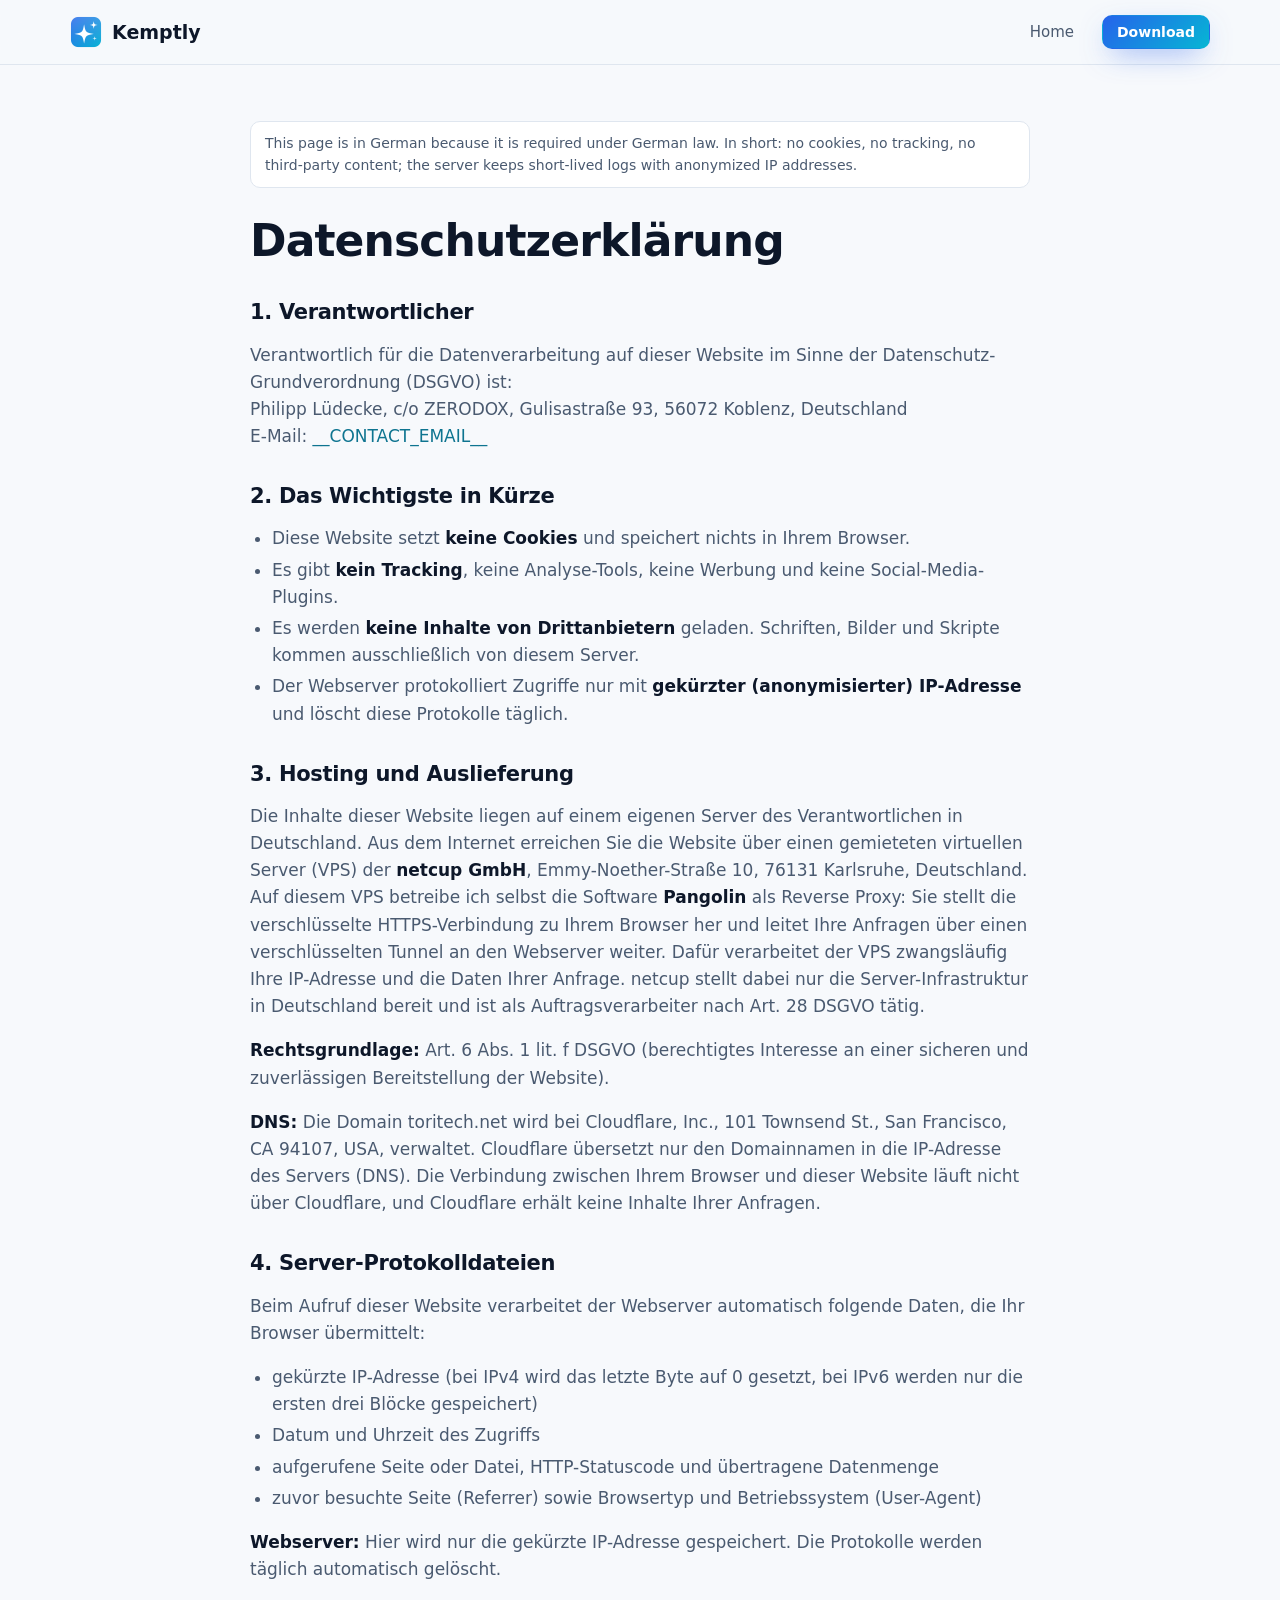
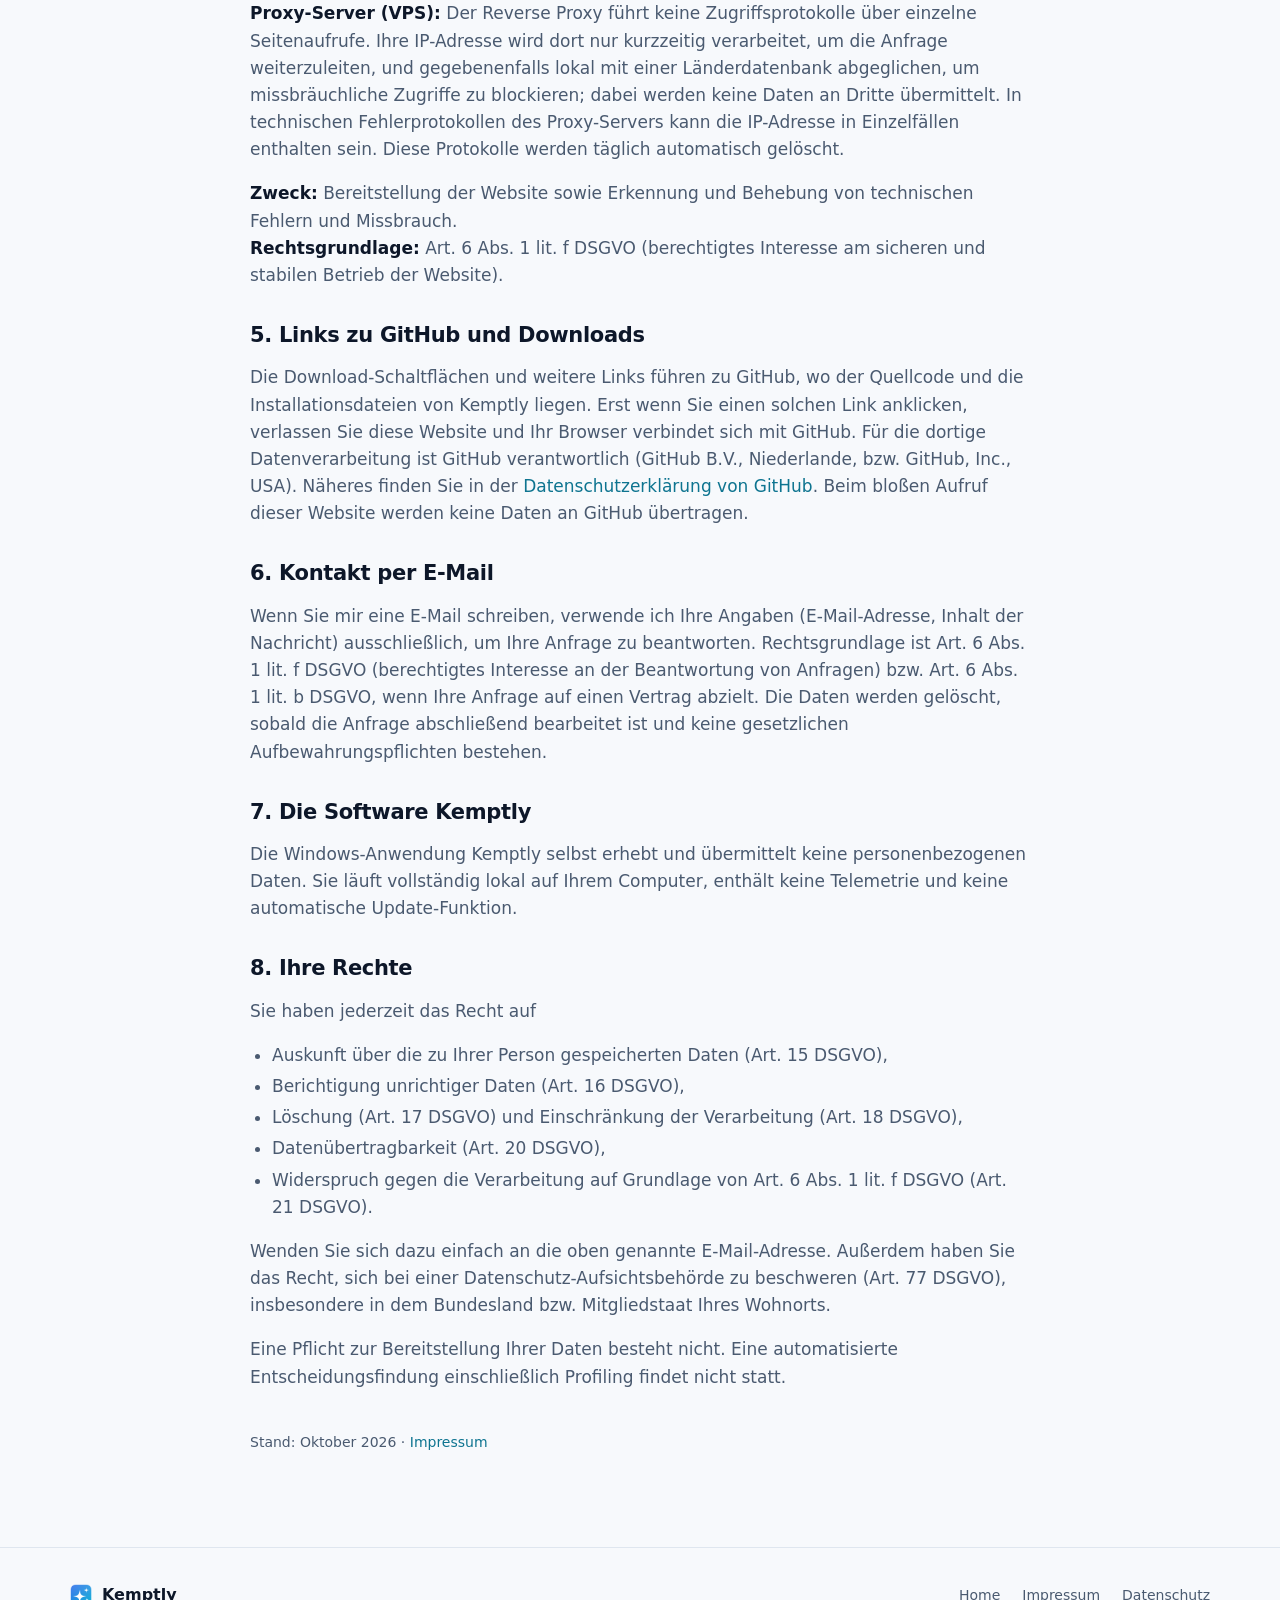
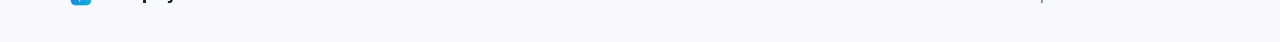
==== website/public/datenschutz.html @ f3817326 "Add the website (kemptly.toritech.net) with deploy configs The Impressum contact email is filled in " ====
<!doctype html>
<html lang="de">
<head>
  <meta charset="utf-8">
  <meta name="viewport" content="width=device-width, initial-scale=1">
  <title>Datenschutzerklärung - Kemptly</title>
  <meta name="theme-color" content="#0b1120">
  <link rel="icon" href="favicon.ico" sizes="any">
  <link rel="stylesheet" href="style.css?v=2">
</head>
<body>
  <header class="nav">
    <div class="container nav-inner">
      <a class="brand" href="./" aria-label="Kemptly home">
        <img src="assets/logo.png" alt="" width="32" height="32">
        <span>Kemptly</span>
      </a>
      <nav class="nav-links" aria-label="Main">
        <a href="./">Home</a>
      </nav>
      <a class="btn btn-primary btn-sm" href="./#download">Download</a>
    </div>
  </header>

  <main class="legal container narrow">
    <p class="legal-lang">This page is in German because it is required under German law. In short: no cookies, no tracking, no third-party content; the server keeps short-lived logs with anonymized IP addresses.</p>
    <h1>Datenschutzerklärung</h1>

    <h2>1. Verantwortlicher</h2>
    <p>
      Verantwortlich für die Datenverarbeitung auf dieser Website im Sinne der Datenschutz-Grundverordnung (DSGVO) ist:<br>
      Philipp Lüdecke, c/o ZERODOX, Gulisastraße 93, 56072 Koblenz, Deutschland<br>
      E-Mail: <a href="mailto:__CONTACT_EMAIL__">__CONTACT_EMAIL__</a>
    </p>

    <h2>2. Das Wichtigste in Kürze</h2>
    <ul>
      <li>Diese Website setzt <strong>keine Cookies</strong> und speichert nichts in Ihrem Browser.</li>
      <li>Es gibt <strong>kein Tracking</strong>, keine Analyse-Tools, keine Werbung und keine Social-Media-Plugins.</li>
      <li>Es werden <strong>keine Inhalte von Drittanbietern</strong> geladen. Schriften, Bilder und Skripte kommen ausschließlich von diesem Server.</li>
      <li>Der Webserver protokolliert Zugriffe nur mit <strong>gekürzter (anonymisierter) IP-Adresse</strong> und löscht diese Protokolle täglich.</li>
    </ul>

    <h2>3. Hosting und Auslieferung</h2>
    <p>
      Die Inhalte dieser Website liegen auf einem eigenen Server des Verantwortlichen in Deutschland. Aus dem Internet
      erreichen Sie die Website über einen gemieteten virtuellen Server (VPS) der <strong>netcup GmbH</strong>,
      Emmy-Noether-Straße 10, 76131 Karlsruhe, Deutschland. Auf diesem VPS betreibe ich selbst die Software
      <strong>Pangolin</strong> als Reverse Proxy: Sie stellt die verschlüsselte HTTPS-Verbindung zu Ihrem Browser her
      und leitet Ihre Anfragen über einen verschlüsselten Tunnel an den Webserver weiter. Dafür verarbeitet der VPS
      zwangsläufig Ihre IP-Adresse und die Daten Ihrer Anfrage. netcup stellt dabei nur die Server-Infrastruktur in
      Deutschland bereit und ist als Auftragsverarbeiter nach Art. 28 DSGVO tätig.
    </p>
    <p>
      <strong>Rechtsgrundlage:</strong> Art. 6 Abs. 1 lit. f DSGVO (berechtigtes Interesse an einer sicheren und
      zuverlässigen Bereitstellung der Website).
    </p>
    <p>
      <strong>DNS:</strong> Die Domain toritech.net wird bei Cloudflare, Inc., 101 Townsend St., San Francisco, CA 94107,
      USA, verwaltet. Cloudflare übersetzt nur den Domainnamen in die IP-Adresse des Servers (DNS). Die Verbindung
      zwischen Ihrem Browser und dieser Website läuft nicht über Cloudflare, und Cloudflare erhält keine Inhalte Ihrer
      Anfragen.
    </p>

    <h2>4. Server-Protokolldateien</h2>
    <p>Beim Aufruf dieser Website verarbeitet der Webserver automatisch folgende Daten, die Ihr Browser übermittelt:</p>
    <ul>
      <li>gekürzte IP-Adresse (bei IPv4 wird das letzte Byte auf 0 gesetzt, bei IPv6 werden nur die ersten drei Blöcke gespeichert)</li>
      <li>Datum und Uhrzeit des Zugriffs</li>
      <li>aufgerufene Seite oder Datei, HTTP-Statuscode und übertragene Datenmenge</li>
      <li>zuvor besuchte Seite (Referrer) sowie Browsertyp und Betriebssystem (User-Agent)</li>
    </ul>
    <p>
      <strong>Webserver:</strong> Hier wird nur die gekürzte IP-Adresse gespeichert. Die Protokolle werden täglich
      automatisch gelöscht.
    </p>
    <p>
      <strong>Proxy-Server (VPS):</strong> Der Reverse Proxy führt keine Zugriffsprotokolle über einzelne Seitenaufrufe.
      Ihre IP-Adresse wird dort nur kurzzeitig verarbeitet, um die Anfrage weiterzuleiten, und gegebenenfalls lokal mit
      einer Länderdatenbank abgeglichen, um missbräuchliche Zugriffe zu blockieren; dabei werden keine Daten an Dritte
      übermittelt. In technischen Fehlerprotokollen des Proxy-Servers kann die IP-Adresse in Einzelfällen enthalten sein.
      Diese Protokolle werden täglich automatisch gelöscht.
    </p>
    <p>
      <strong>Zweck:</strong> Bereitstellung der Website sowie Erkennung und Behebung von technischen Fehlern und Missbrauch.<br>
      <strong>Rechtsgrundlage:</strong> Art. 6 Abs. 1 lit. f DSGVO (berechtigtes Interesse am sicheren und stabilen Betrieb der Website).
    </p>

    <h2>5. Links zu GitHub und Downloads</h2>
    <p>
      Die Download-Schaltflächen und weitere Links führen zu GitHub, wo der Quellcode und die Installationsdateien von
      Kemptly liegen. Erst wenn Sie einen solchen Link anklicken, verlassen Sie diese Website und Ihr Browser verbindet
      sich mit GitHub. Für die dortige Datenverarbeitung ist GitHub verantwortlich (GitHub B.V., Niederlande, bzw.
      GitHub, Inc., USA). Näheres finden Sie in der
      <a href="https://docs.github.com/site-policy/privacy-policies/github-general-privacy-statement">Datenschutzerklärung von GitHub</a>.
      Beim bloßen Aufruf dieser Website werden keine Daten an GitHub übertragen.
    </p>

    <h2>6. Kontakt per E-Mail</h2>
    <p>
      Wenn Sie mir eine E-Mail schreiben, verwende ich Ihre Angaben (E-Mail-Adresse, Inhalt der Nachricht) ausschließlich,
      um Ihre Anfrage zu beantworten. Rechtsgrundlage ist Art. 6 Abs. 1 lit. f DSGVO (berechtigtes Interesse an der
      Beantwortung von Anfragen) bzw. Art. 6 Abs. 1 lit. b DSGVO, wenn Ihre Anfrage auf einen Vertrag abzielt. Die Daten
      werden gelöscht, sobald die Anfrage abschließend bearbeitet ist und keine gesetzlichen Aufbewahrungspflichten bestehen.
    </p>

    <h2>7. Die Software Kemptly</h2>
    <p>
      Die Windows-Anwendung Kemptly selbst erhebt und übermittelt keine personenbezogenen Daten. Sie läuft vollständig
      lokal auf Ihrem Computer, enthält keine Telemetrie und keine automatische Update-Funktion.
    </p>

    <h2>8. Ihre Rechte</h2>
    <p>Sie haben jederzeit das Recht auf</p>
    <ul>
      <li>Auskunft über die zu Ihrer Person gespeicherten Daten (Art. 15 DSGVO),</li>
      <li>Berichtigung unrichtiger Daten (Art. 16 DSGVO),</li>
      <li>Löschung (Art. 17 DSGVO) und Einschränkung der Verarbeitung (Art. 18 DSGVO),</li>
      <li>Datenübertragbarkeit (Art. 20 DSGVO),</li>
      <li>Widerspruch gegen die Verarbeitung auf Grundlage von Art. 6 Abs. 1 lit. f DSGVO (Art. 21 DSGVO).</li>
    </ul>
    <p>
      Wenden Sie sich dazu einfach an die oben genannte E-Mail-Adresse. Außerdem haben Sie das Recht, sich bei einer
      Datenschutz-Aufsichtsbehörde zu beschweren (Art. 77 DSGVO), insbesondere in dem Bundesland bzw. Mitgliedstaat Ihres
      Wohnorts.
    </p>
    <p>
      Eine Pflicht zur Bereitstellung Ihrer Daten besteht nicht. Eine automatisierte Entscheidungsfindung einschließlich
      Profiling findet nicht statt.
    </p>

    <p class="legal-foot">Stand: Oktober 2026 · <a href="impressum.html">Impressum</a></p>
  </main>

  <footer class="footer">
    <div class="container footer-inner">
      <div class="brand small"><img src="assets/logo.png" alt="" width="22" height="22"><span>Kemptly</span></div>
      <nav aria-label="Footer">
        <a href="./">Home</a>
        <a href="impressum.html">Impressum</a>
        <a href="datenschutz.html">Datenschutz</a>
      </nav>
    </div>
  </footer>
</body>
</html>
---- website/public/style.css ----
/* Kemptly website - no external fonts or libraries */

:root {
  --bg: #0b1120;
  --bg-alt: #0e1628;
  --surface: rgba(255, 255, 255, 0.04);
  --surface-strong: rgba(255, 255, 255, 0.07);
  --border: rgba(255, 255, 255, 0.09);
  --text: #e6ebf3;
  --muted: #9aa8bd;
  --blue: #2563eb;
  --cyan: #06b6d4;
  --accent-text: #67e8f9;
  --grad: linear-gradient(135deg, var(--blue), var(--cyan));
  --shadow: 0 30px 80px -20px rgba(0, 0, 0, 0.6);
  --radius: 14px;
  --font: "Segoe UI Variable Text", "Segoe UI", system-ui, -apple-system, Roboto, "Helvetica Neue", Arial, sans-serif;
  --font-display: "Segoe UI Variable Display", "Segoe UI", system-ui, -apple-system, Roboto, "Helvetica Neue", Arial, sans-serif;
  color-scheme: dark;
}

@media (prefers-color-scheme: light) {
  :root {
    --bg: #f7f9fc;
    --bg-alt: #eef3f9;
    --surface: #ffffff;
    --surface-strong: #ffffff;
    --border: #dfe6ef;
    --text: #0d1729;
    --muted: #4a5a70;
    --accent-text: #0e7490;
    --shadow: 0 30px 70px -25px rgba(15, 35, 80, 0.35);
    color-scheme: light;
  }
}

* { box-sizing: border-box; }

html { scroll-behavior: smooth; scroll-padding-top: 80px; }

body {
  margin: 0;
  background: var(--bg);
  color: var(--text);
  font-family: var(--font);
  font-size: 17px;
  line-height: 1.6;
  -webkit-font-smoothing: antialiased;
}

img { max-width: 100%; height: auto; display: block; }
a { color: var(--accent-text); text-decoration: none; }
a:hover { text-decoration: underline; }
code { font-family: "Cascadia Mono", Consolas, monospace; font-size: 0.9em; background: var(--surface-strong); border: 1px solid var(--border); padding: 1px 6px; border-radius: 6px; }

.sprite { display: none; }
.icon { width: 1.25em; height: 1.25em; fill: none; stroke: currentColor; stroke-width: 1.8; stroke-linecap: round; stroke-linejoin: round; flex: none; }
.icon .fill, .icon use[href="#i-github"] { fill: currentColor; stroke: none; }
.icon-inline { width: 1em; height: 1em; vertical-align: -0.15em; }

.container { width: min(1140px, 100% - 40px); margin-inline: auto; }
.narrow { width: min(780px, 100% - 40px); }

/* ---------- Buttons ---------- */
.btn {
  display: inline-flex; align-items: center; gap: 10px;
  padding: 11px 20px; border-radius: 10px;
  font-weight: 600; font-size: 16px; line-height: 1.2;
  border: 1px solid transparent; cursor: pointer;
  transition: transform 0.15s ease, box-shadow 0.15s ease, background 0.15s ease;
}
.btn:hover { text-decoration: none; transform: translateY(-1px); }
.btn-primary { background: var(--grad); color: #fff; box-shadow: 0 10px 30px -10px rgba(37, 99, 235, 0.7); }
.btn-primary:hover { box-shadow: 0 14px 34px -10px rgba(6, 182, 212, 0.75); }
.btn-ghost { background: var(--surface); color: var(--text); border-color: var(--border); }
.btn-ghost:hover { background: var(--surface-strong); }
.btn-lg { padding: 14px 24px; font-size: 17px; }
.btn-sm { padding: 8px 14px; font-size: 14px; }
.btn:focus-visible, .tab:focus-visible, summary:focus-visible, a:focus-visible { outline: 2px solid var(--cyan); outline-offset: 3px; }

/* ---------- Nav ---------- */
.nav {
  position: sticky; top: 0; z-index: 10;
  background: color-mix(in srgb, var(--bg) 78%, transparent);
  backdrop-filter: saturate(160%) blur(14px);
  -webkit-backdrop-filter: saturate(160%) blur(14px);
  border-bottom: 1px solid var(--border);
}
.nav-inner { display: flex; align-items: center; gap: 28px; height: 64px; }
.brand { display: inline-flex; align-items: center; gap: 10px; color: var(--text); font-weight: 700; font-size: 19px; font-family: var(--font-display); }
.brand:hover { text-decoration: none; }
.brand.small { font-size: 16px; }
.nav-links { display: flex; gap: 24px; margin-left: auto; }
.nav-links a { color: var(--muted); font-size: 15px; display: inline-flex; align-items: center; gap: 6px; }
.nav-links a:hover { color: var(--text); text-decoration: none; }

/* ---------- Hero ---------- */
.hero { position: relative; overflow: hidden; padding: 84px 0 40px; text-align: center; }
.glow {
  position: absolute; inset: -30% -10% auto; height: 760px; pointer-events: none;
  background:
    radial-gradient(closest-side, rgba(37, 99, 235, 0.35), transparent 70%) 30% 40% / 60% 70% no-repeat,
    radial-gradient(closest-side, rgba(6, 182, 212, 0.28), transparent 70%) 72% 30% / 55% 65% no-repeat;
  filter: blur(10px);
}
.hero-inner { position: relative; }
.eyebrow {
  display: inline-flex; align-items: center; gap: 8px;
  color: var(--accent-text); font-weight: 600; font-size: 14px; letter-spacing: 0.04em; text-transform: uppercase;
  margin: 0 0 14px;
}
.hero .eyebrow { text-transform: none; letter-spacing: 0; background: var(--surface); border: 1px solid var(--border); padding: 6px 14px; border-radius: 999px; }
h1, h2, h3 { font-family: var(--font-display); line-height: 1.15; margin: 0; }
h1 { font-size: clamp(42px, 7vw, 76px); font-weight: 750; letter-spacing: -0.02em; }
h2 { font-size: clamp(30px, 4vw, 44px); font-weight: 700; letter-spacing: -0.015em; }
h3 { font-size: 19px; font-weight: 650; }
.grad { background: var(--grad); -webkit-background-clip: text; background-clip: text; color: transparent; }
.lead { max-width: 660px; margin: 22px auto 0; color: var(--muted); font-size: clamp(18px, 2.2vw, 21px); }
.cta { display: flex; flex-wrap: wrap; justify-content: center; gap: 14px; margin-top: 34px; }
.fine { color: var(--muted); font-size: 14px; margin-top: 16px; }

/* ---------- Window frame for screenshots ---------- */
.window {
  margin: 0; border-radius: var(--radius); overflow: hidden;
  border: 1px solid var(--border); background: #1c1c1c;
  box-shadow: var(--shadow);
}
.window-bar { display: flex; gap: 7px; padding: 10px 14px; background: #262626; border-bottom: 1px solid rgba(255, 255, 255, 0.06); }
.window-bar span { width: 11px; height: 11px; border-radius: 50%; background: #4a4a4a; }
.hero-shot { margin-top: 64px; transform: perspective(1800px) rotateX(4deg); transform-origin: top center; }

/* ---------- Stats ---------- */
.stats { border-block: 1px solid var(--border); background: var(--bg-alt); }
.stats-grid { display: grid; grid-template-columns: repeat(4, 1fr); text-align: center; padding: 30px 0; }
.stats-grid div { display: flex; flex-direction: column; gap: 2px; }
.stats-grid strong { font-family: var(--font-display); font-size: 34px; line-height: 1.1; background: var(--grad); -webkit-background-clip: text; background-clip: text; color: transparent; }
.stats-grid span { color: var(--muted); font-size: 15px; }

/* ---------- Sections ---------- */
.section { padding: 96px 0; }
.section-alt { background: var(--bg-alt); border-block: 1px solid var(--border); }
.section-head { text-align: center; max-width: 720px; margin: 0 auto 52px; }
.sub { color: var(--muted); font-size: 18px; margin: 14px auto 0; max-width: 620px; }
.sub.left { margin-left: 0; }

/* Features */
.features { display: grid; grid-template-columns: repeat(3, 1fr); gap: 18px; }
.card {
  background: var(--surface); border: 1px solid var(--border); border-radius: var(--radius);
  padding: 26px; transition: transform 0.2s ease, border-color 0.2s ease;
}
.card:hover { transform: translateY(-3px); border-color: color-mix(in srgb, var(--cyan) 45%, var(--border)); }
.card-icon {
  width: 44px; height: 44px; display: grid; place-items: center; border-radius: 11px; margin-bottom: 16px;
  color: #fff; background: var(--grad); box-shadow: 0 8px 20px -8px rgba(37, 99, 235, 0.8);
}
.card-icon .icon { width: 22px; height: 22px; }
.card p { color: var(--muted); margin: 8px 0 0; font-size: 15.5px; }

/* Screenshot tabs */
.tabs { display: flex; flex-wrap: wrap; justify-content: center; gap: 8px; margin-bottom: 28px; }
.tab {
  font: inherit; font-size: 15px; font-weight: 600; color: var(--muted);
  background: var(--surface); border: 1px solid var(--border); border-radius: 999px; padding: 8px 18px; cursor: pointer;
}
.tab:hover { color: var(--text); }
.tab.active { color: #fff; background: var(--grad); border-color: transparent; }
.shots { max-width: 1000px; margin: 0 auto; display: grid; gap: 24px; }
.js .shot-panel:not(.active) { display: none; }
.js .tabs { display: flex; }
.tabs { display: none; }

/* Security */
.two-col { display: grid; grid-template-columns: 1.1fr 1fr; gap: 56px; align-items: start; }
.checks { list-style: none; padding: 0; margin: 28px 0 0; display: grid; gap: 14px; }
.checks li { display: flex; gap: 12px; align-items: flex-start; }
.checks .icon { color: var(--cyan); margin-top: 3px; stroke-width: 2.4; }
.panel { background: var(--surface); border: 1px solid var(--border); border-radius: var(--radius); padding: 30px; box-shadow: var(--shadow); }
.facts { margin: 18px 0 0; display: grid; gap: 18px; }
.facts div { border-left: 3px solid var(--cyan); padding-left: 14px; }
.facts dt { font-weight: 650; }
.facts dd { margin: 2px 0 0; color: var(--muted); font-size: 15.5px; }

/* Download steps */
.steps { list-style: none; padding: 0; margin: 0 0 40px; display: grid; grid-template-columns: repeat(3, 1fr); gap: 18px; counter-reset: none; }
.steps li { background: var(--surface); border: 1px solid var(--border); border-radius: var(--radius); padding: 26px; }
.step-num {
  display: inline-grid; place-items: center; width: 34px; height: 34px; border-radius: 50%;
  background: var(--grad); color: #fff; font-weight: 700; margin-bottom: 14px;
}
.steps p { color: var(--muted); margin: 8px 0 0; font-size: 15.5px; }
.download-box {
  display: flex; flex-wrap: wrap; align-items: center; justify-content: space-between; gap: 24px;
  padding: 30px 34px; border-radius: 18px; border: 1px solid var(--border);
  background:
    linear-gradient(135deg, rgba(37, 99, 235, 0.16), rgba(6, 182, 212, 0.12)),
    var(--surface);
}
.download-box h3 { font-size: 22px; }
.download-box p { color: var(--muted); margin: 6px 0 0; }
.download-actions { display: flex; flex-wrap: wrap; gap: 12px; }
.note { color: var(--muted); font-size: 15px; text-align: center; margin: 22px auto 0; max-width: 760px; }

/* FAQ */
.faq { display: grid; gap: 12px; }
.faq details { background: var(--surface); border: 1px solid var(--border); border-radius: 12px; padding: 0 22px; }
.faq summary {
  cursor: pointer; list-style: none; padding: 18px 0; font-weight: 600; font-size: 17px;
  display: flex; justify-content: space-between; align-items: center; gap: 16px;
}
.faq summary::-webkit-details-marker { display: none; }
.faq summary::after { content: "+"; font-size: 24px; font-weight: 400; color: var(--accent-text); transition: transform 0.2s ease; }
.faq details[open] summary::after { transform: rotate(45deg); }
.faq details p { margin: 0 0 18px; color: var(--muted); }

/* Final CTA */
.final { text-align: center; position: relative; overflow: hidden; }
.final::before {
  content: ""; position: absolute; inset: 0; pointer-events: none;
  background: radial-gradient(closest-side, rgba(37, 99, 235, 0.22), transparent) center / 70% 120% no-repeat;
}
.final-inner { position: relative; display: flex; flex-direction: column; align-items: center; }
.final-inner img { margin-bottom: 20px; filter: drop-shadow(0 12px 28px rgba(37, 99, 235, 0.5)); }
.final-inner .btn { margin-top: 28px; }

/* Footer */
.footer { border-top: 1px solid var(--border); padding: 34px 0; color: var(--muted); font-size: 14px; }
.footer-inner { display: flex; flex-wrap: wrap; align-items: center; justify-content: space-between; gap: 18px; }
.footer nav { display: flex; flex-wrap: wrap; gap: 22px; }
.footer nav a { color: var(--muted); }
.footer nav a:hover { color: var(--text); }
.footer p { margin: 0; width: 100%; font-size: 13px; }

/* Legal pages (Impressum, Datenschutz) */
.legal { padding: 56px 0 80px; }
.legal h1 { font-size: clamp(32px, 5vw, 44px); margin-bottom: 8px; }
.legal h2 { font-size: 21px; margin: 34px 0 10px; }
.legal p, .legal li { color: var(--muted); }
.legal strong { color: var(--text); }
.legal ul { padding-left: 22px; }
.legal li { margin: 4px 0; }
.legal-lang {
  font-size: 14px; background: var(--surface); border: 1px solid var(--border);
  border-radius: 10px; padding: 10px 14px; margin: 0 0 28px;
}
.legal-foot { margin-top: 40px; font-size: 14px; }
/* Unfilled placeholders stand out so none are missed */
.ph { background: rgba(250, 204, 21, 0.18); color: var(--text); border-radius: 4px; padding: 0 4px; }

/* ---------- Responsive ---------- */
@media (max-width: 960px) {
  .features { grid-template-columns: repeat(2, 1fr); }
  .two-col { grid-template-columns: 1fr; gap: 40px; }
}
@media (max-width: 720px) {
  body { font-size: 16px; }
  .nav-links a:not(.nav-gh) { display: none; }
  .nav-links { gap: 14px; }
  .hero { padding-top: 56px; }
  .hero-shot { margin-top: 44px; transform: none; }
  .stats-grid { grid-template-columns: repeat(2, 1fr); row-gap: 22px; }
  .features, .steps { grid-template-columns: 1fr; }
  .section { padding: 68px 0; }
  .download-box { padding: 24px; }
  .cta .btn, .download-actions .btn { width: 100%; justify-content: center; }
}
@media (max-width: 420px) {
  .nav-gh span { display: none; }
}

@media (prefers-reduced-motion: reduce) {
  html { scroll-behavior: auto; }
  .btn, .card, .faq summary::after { transition: none; }
  .hero-shot { transform: none; }
}
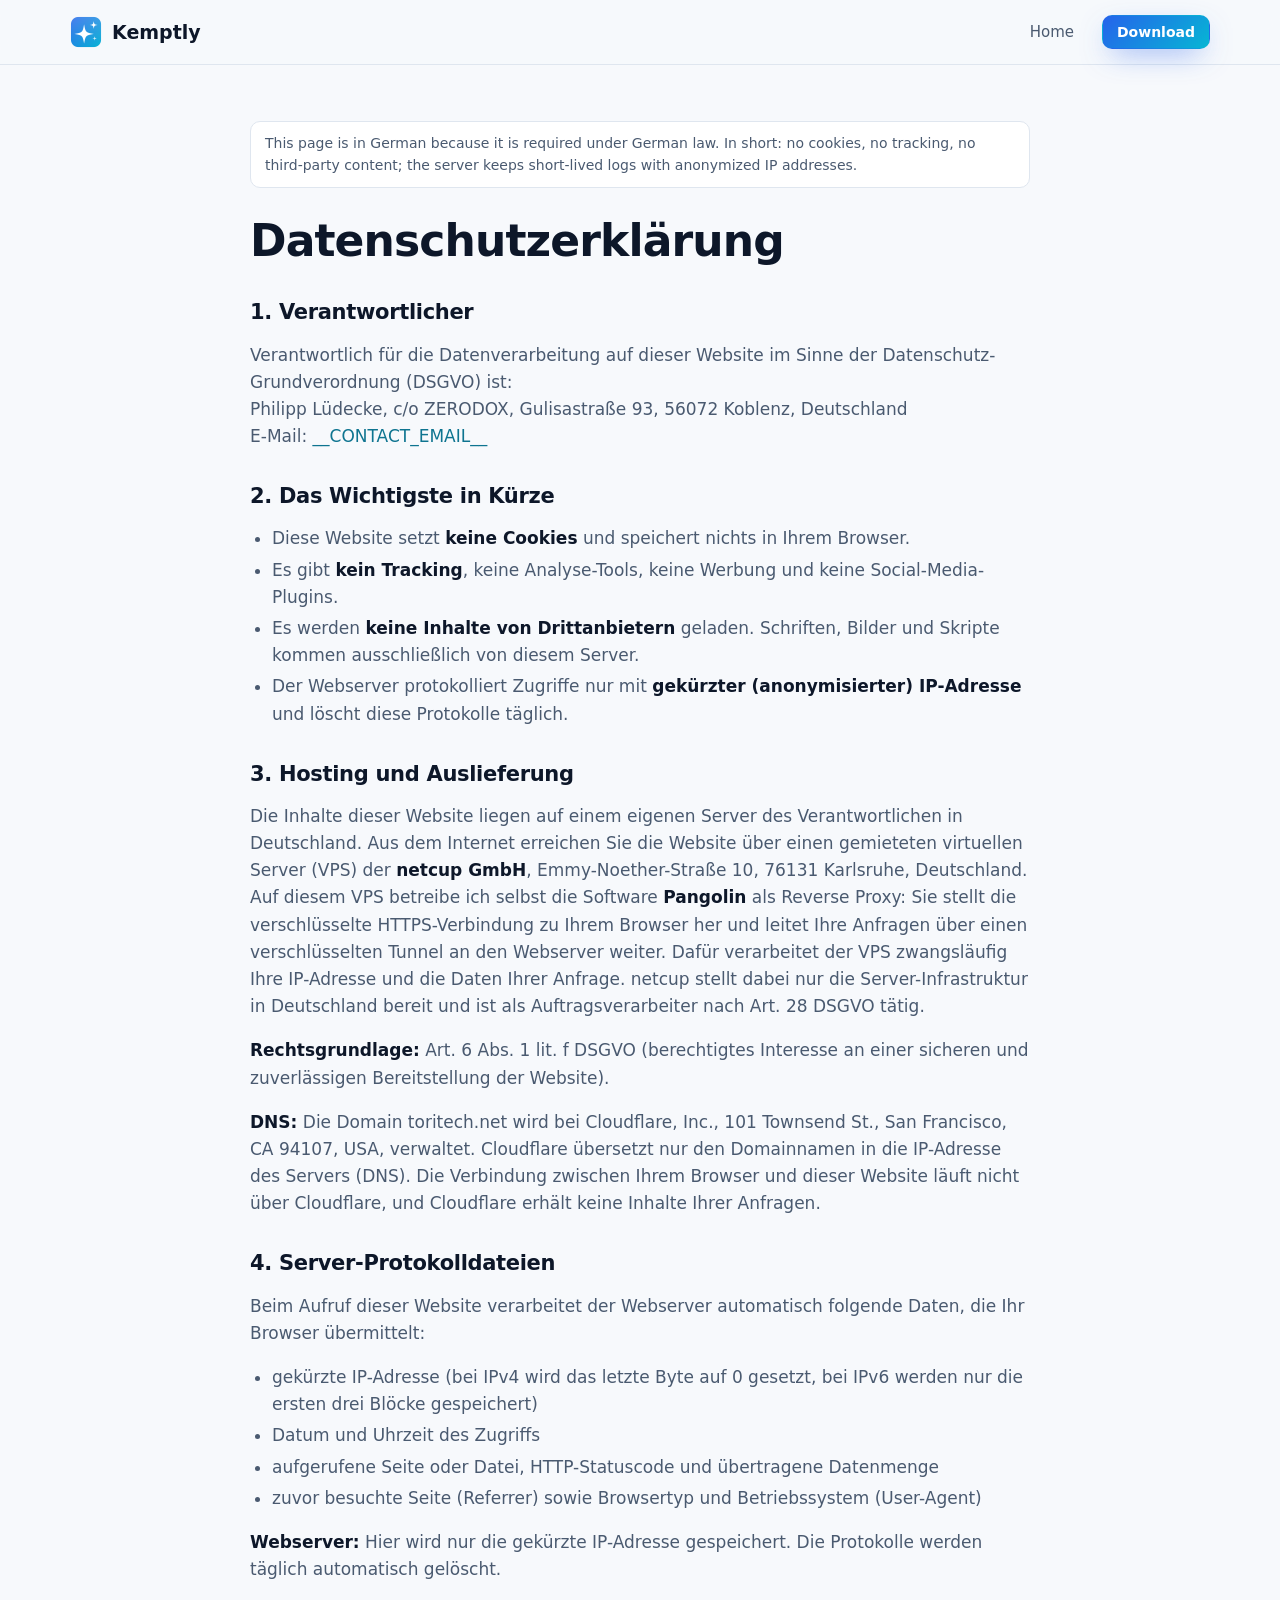
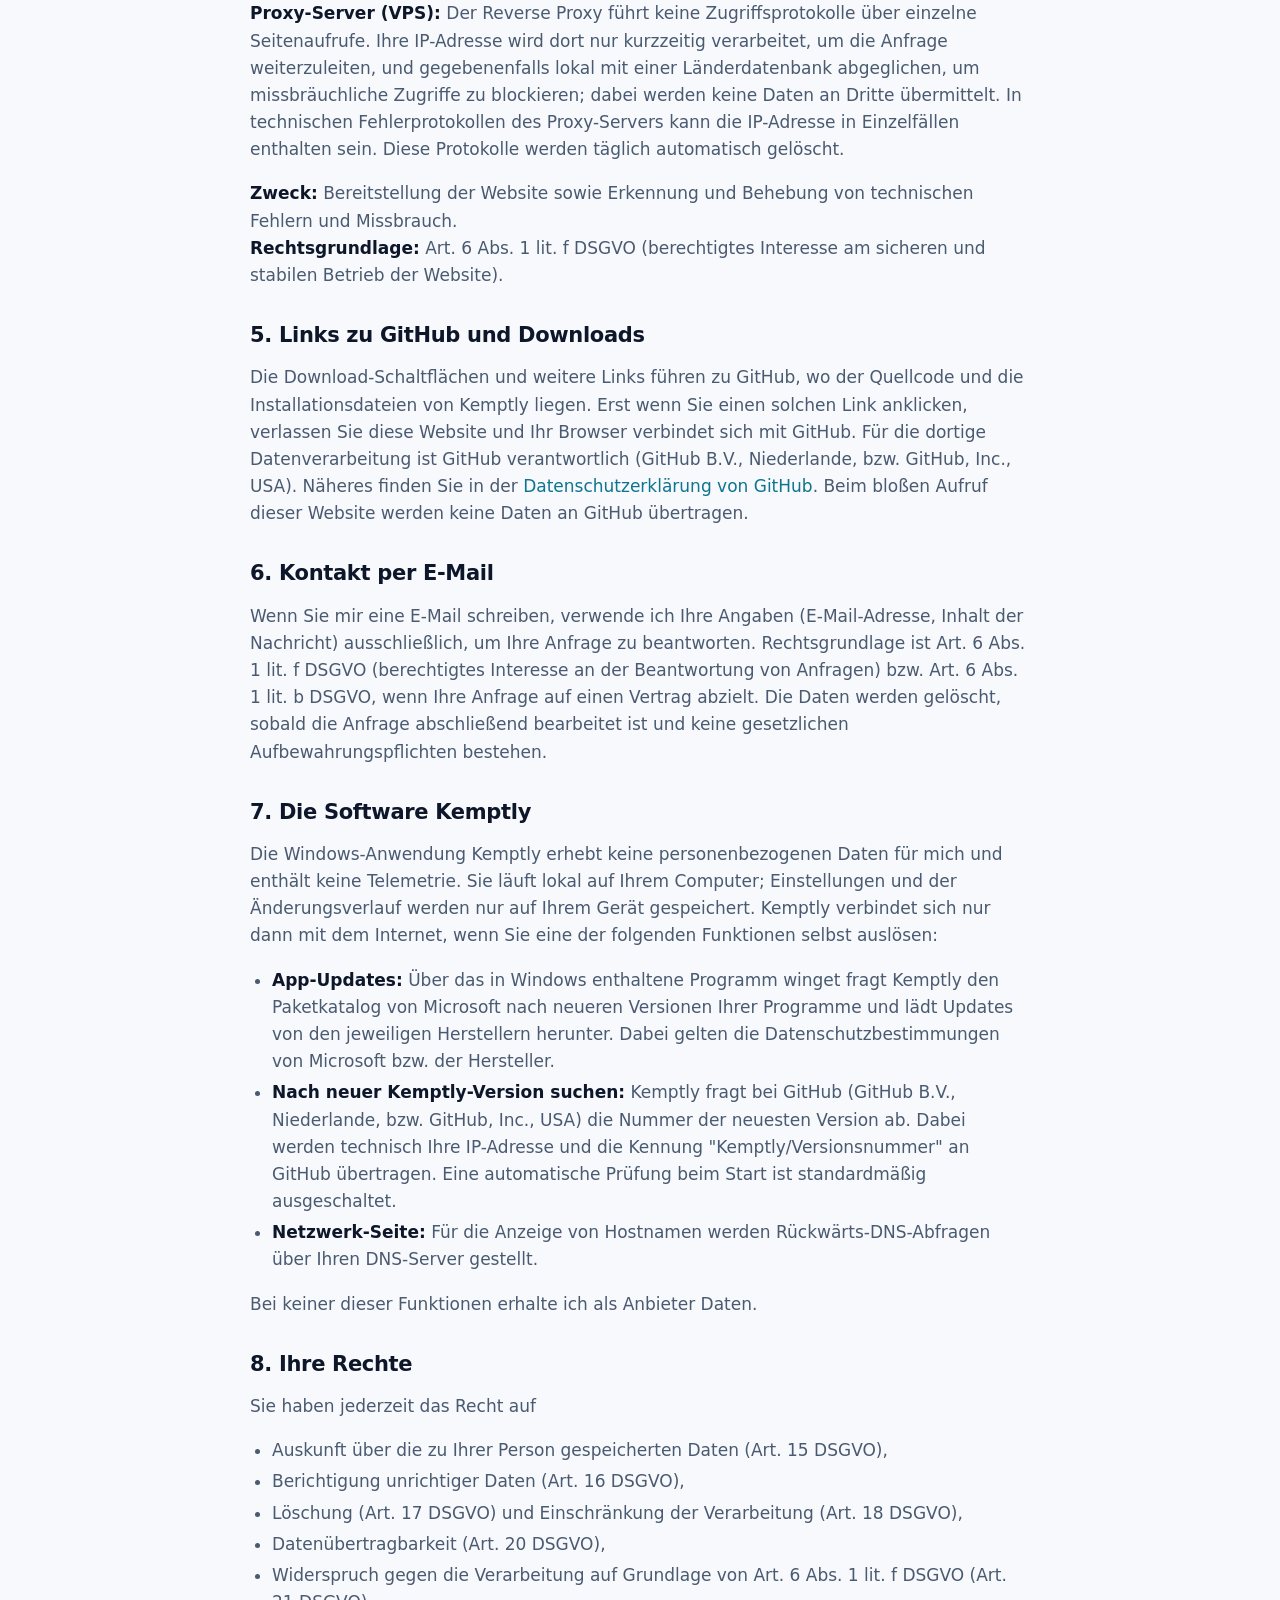
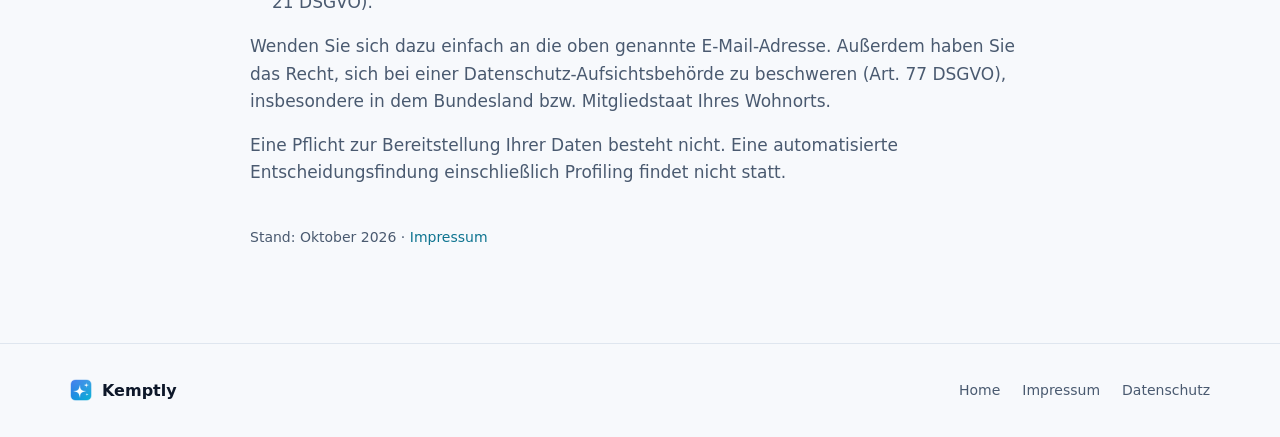
==== commit 0bdaf66f: "Kemptly 1.2.0: app updates, privacy, history with undo, and more - App Updates page: find and instal" ====
--- a/website/public/datenschutz.html
+++ b/website/public/datenschutz.html
@@ -106,9 +106,21 @@
 
     <h2>7. Die Software Kemptly</h2>
     <p>
-      Die Windows-Anwendung Kemptly selbst erhebt und übermittelt keine personenbezogenen Daten. Sie läuft vollständig
-      lokal auf Ihrem Computer, enthält keine Telemetrie und keine automatische Update-Funktion.
+      Die Windows-Anwendung Kemptly erhebt keine personenbezogenen Daten für mich und enthält keine Telemetrie. Sie läuft
+      lokal auf Ihrem Computer; Einstellungen und der Änderungsverlauf werden nur auf Ihrem Gerät gespeichert. Kemptly
+      verbindet sich nur dann mit dem Internet, wenn Sie eine der folgenden Funktionen selbst auslösen:
     </p>
+    <ul>
+      <li><strong>App-Updates:</strong> Über das in Windows enthaltene Programm winget fragt Kemptly den Paketkatalog von
+        Microsoft nach neueren Versionen Ihrer Programme und lädt Updates von den jeweiligen Herstellern herunter. Dabei
+        gelten die Datenschutzbestimmungen von Microsoft bzw. der Hersteller.</li>
+      <li><strong>Nach neuer Kemptly-Version suchen:</strong> Kemptly fragt bei GitHub (GitHub B.V., Niederlande, bzw.
+        GitHub, Inc., USA) die Nummer der neuesten Version ab. Dabei werden technisch Ihre IP-Adresse und die Kennung
+        "Kemptly/Versionsnummer" an GitHub übertragen. Eine automatische Prüfung beim Start ist standardmäßig ausgeschaltet.</li>
+      <li><strong>Netzwerk-Seite:</strong> Für die Anzeige von Hostnamen werden Rückwärts-DNS-Abfragen über Ihren
+        DNS-Server gestellt.</li>
+    </ul>
+    <p>Bei keiner dieser Funktionen erhalte ich als Anbieter Daten.</p>
 
     <h2>8. Ihre Rechte</h2>
     <p>Sie haben jederzeit das Recht auf</p>
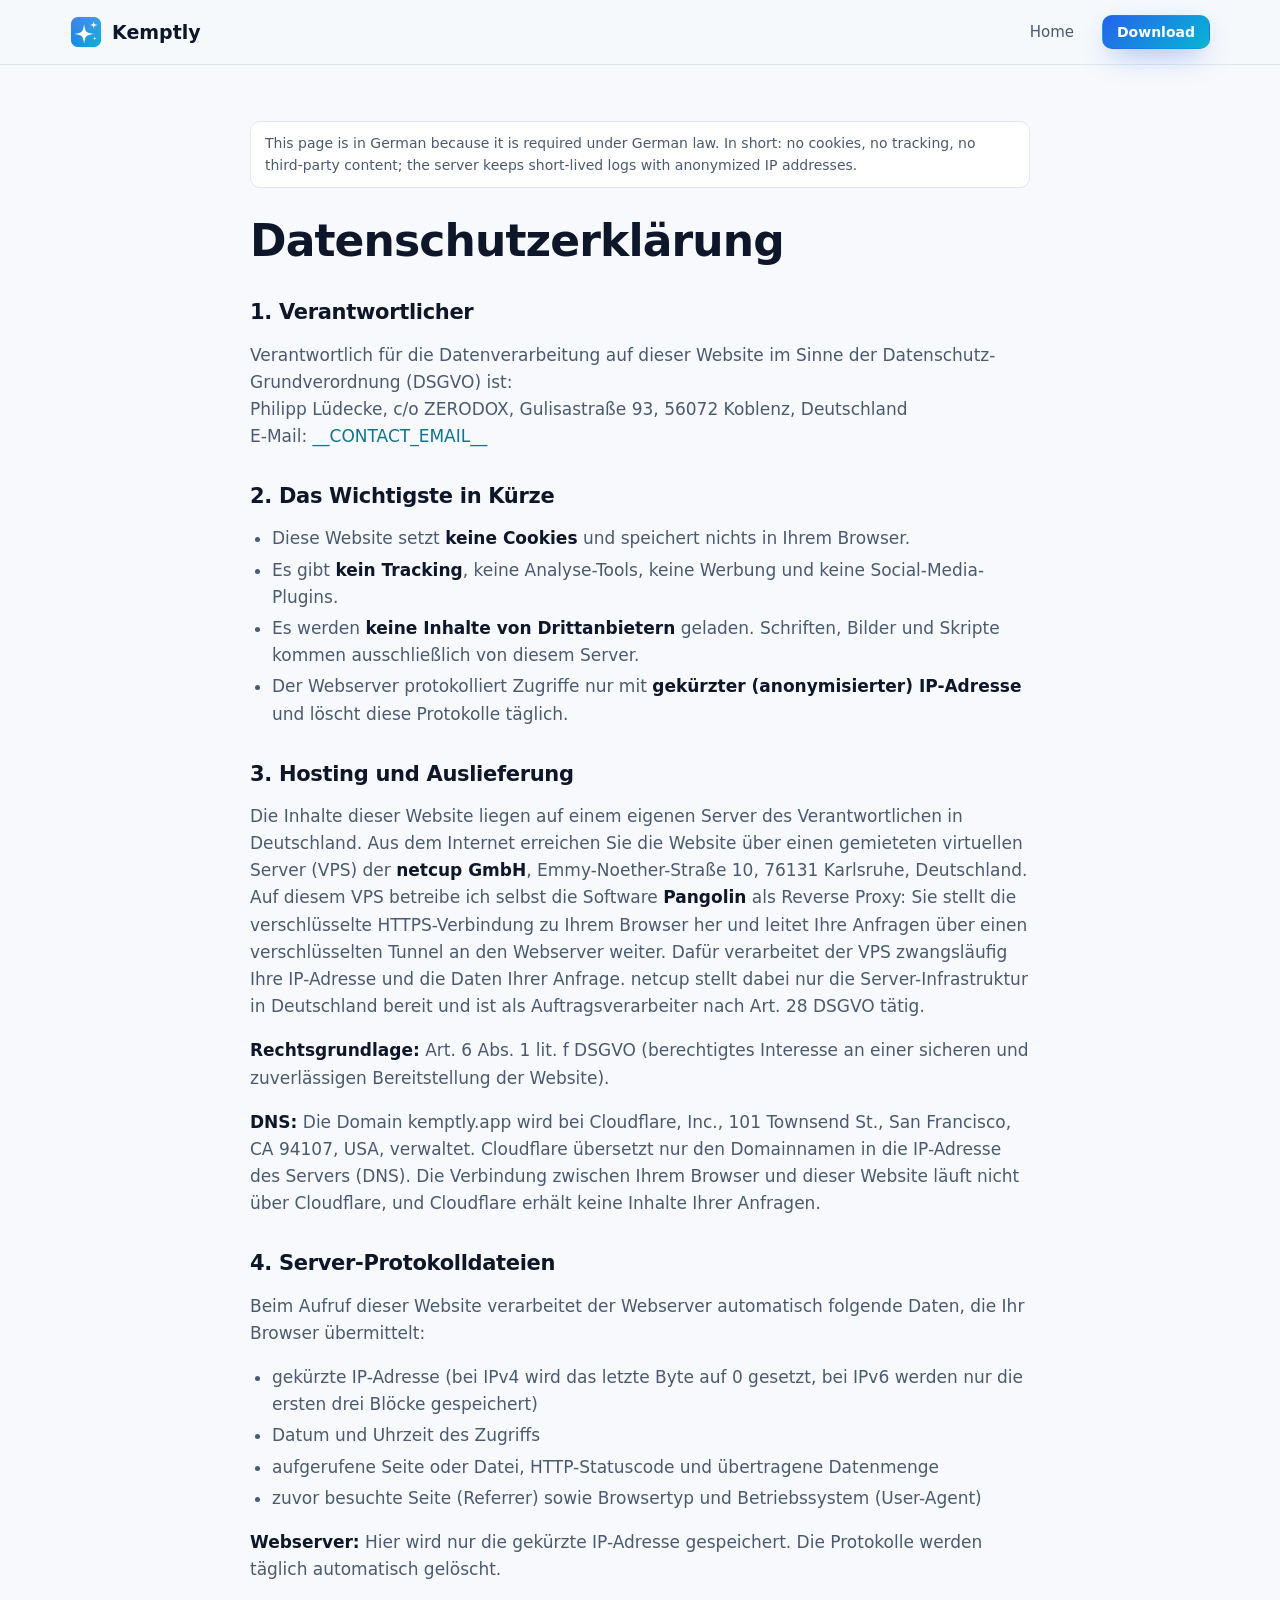
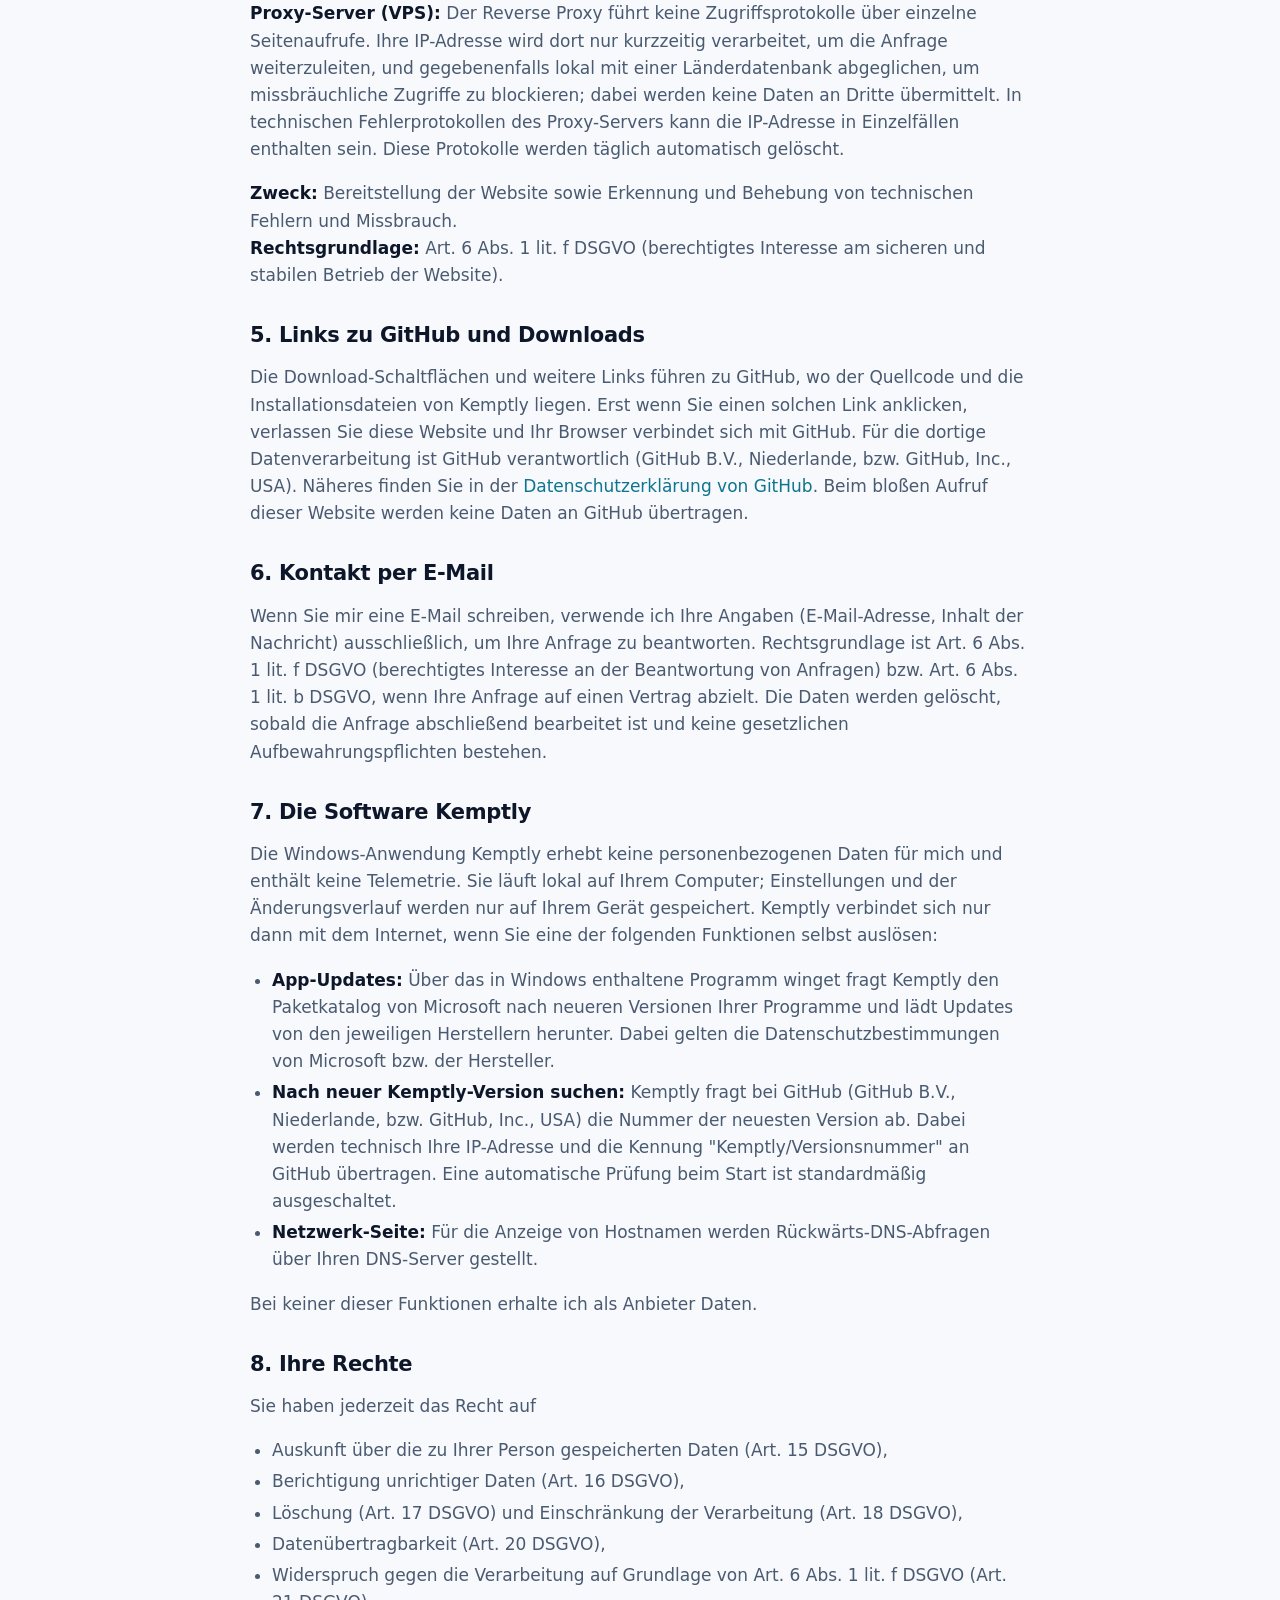
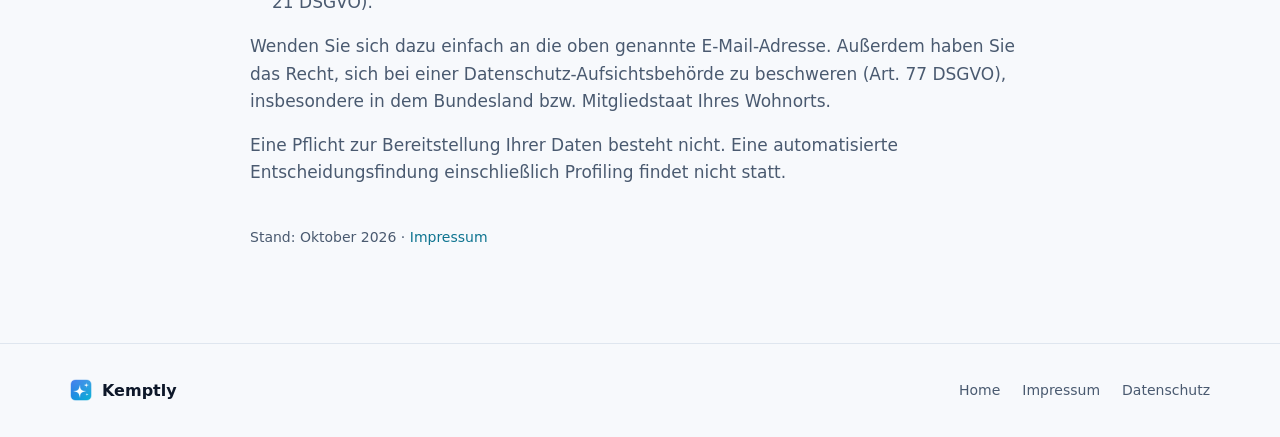
==== commit bd4c2be1: "Move the website to kemptly.app Co-Authored-By: Claude Opus 5.5 <noreply@anthropic.com>" ====
--- a/website/public/datenschutz.html
+++ b/website/public/datenschutz.html
@@ -56,7 +56,7 @@
       zuverlässigen Bereitstellung der Website).
     </p>
     <p>
-      <strong>DNS:</strong> Die Domain toritech.net wird bei Cloudflare, Inc., 101 Townsend St., San Francisco, CA 94107,
+      <strong>DNS:</strong> Die Domain kemptly.app wird bei Cloudflare, Inc., 101 Townsend St., San Francisco, CA 94107,
       USA, verwaltet. Cloudflare übersetzt nur den Domainnamen in die IP-Adresse des Servers (DNS). Die Verbindung
       zwischen Ihrem Browser und dieser Website läuft nicht über Cloudflare, und Cloudflare erhält keine Inhalte Ihrer
       Anfragen.
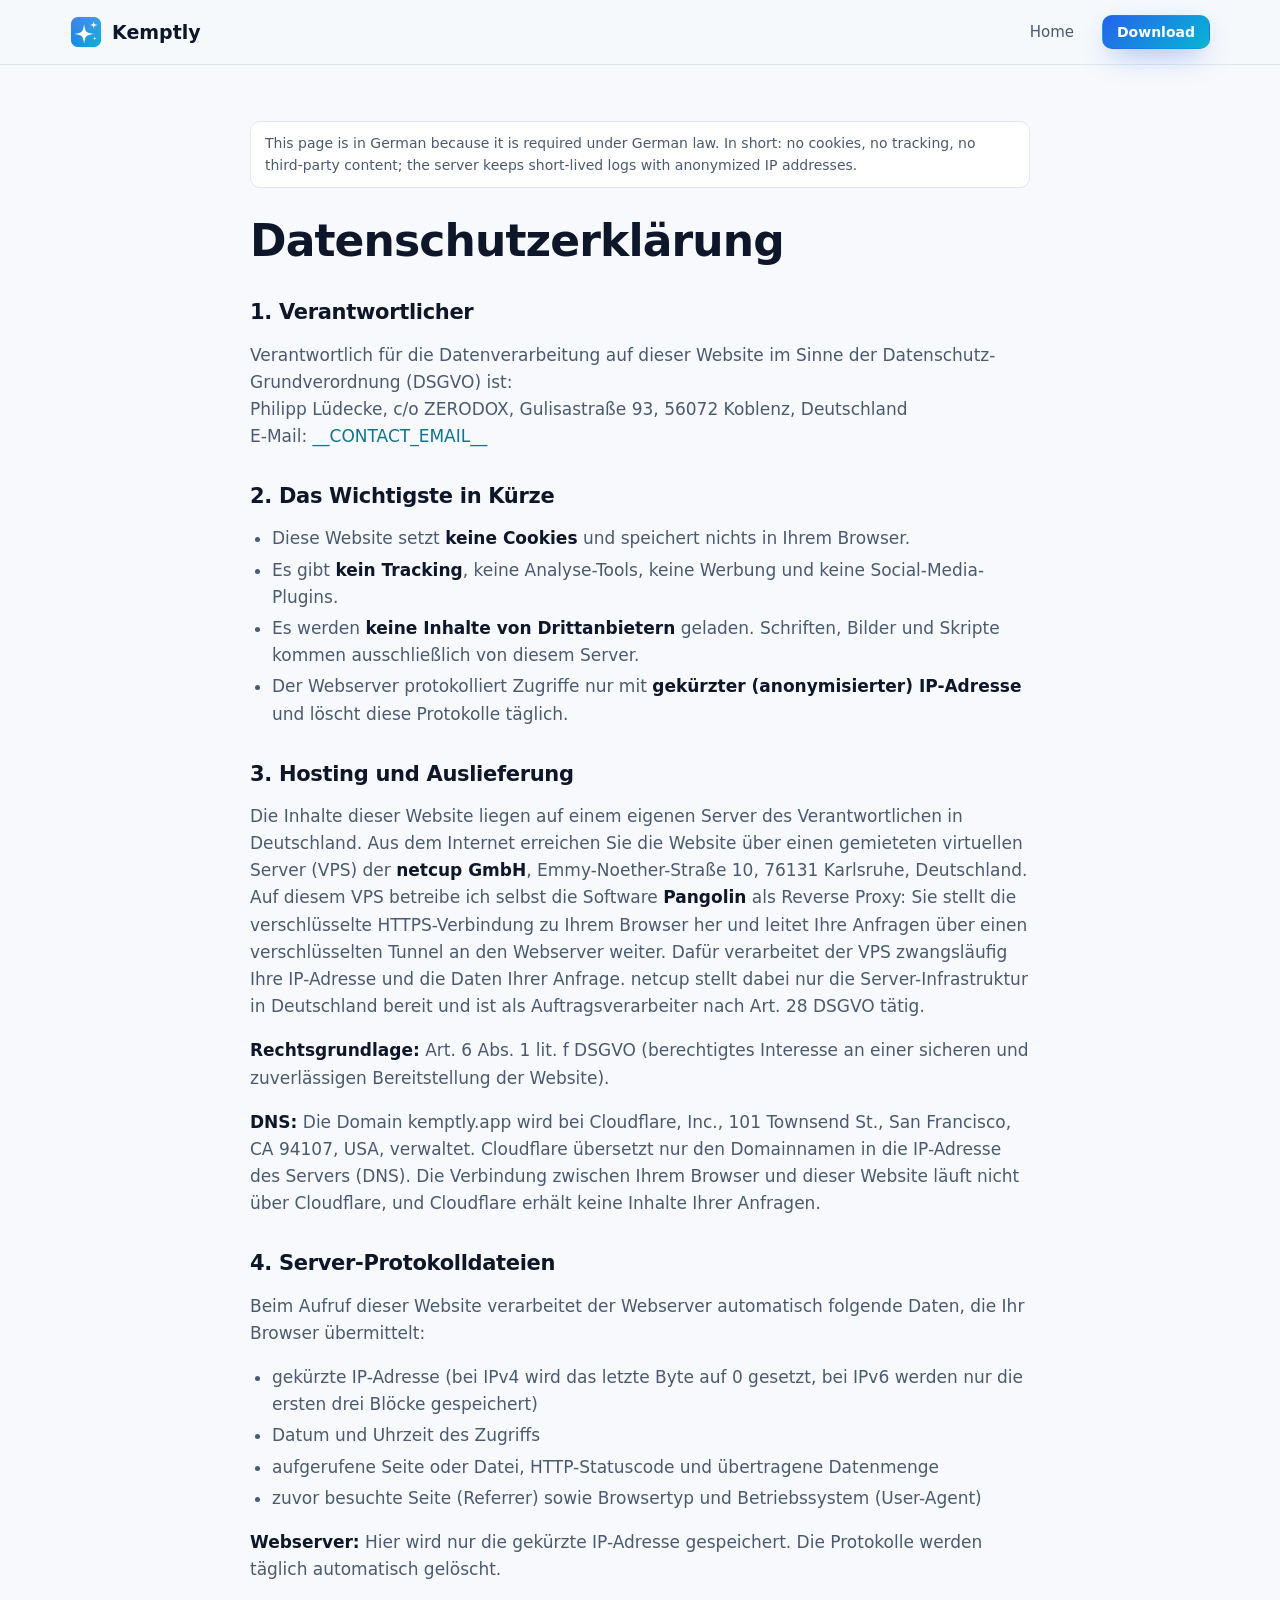
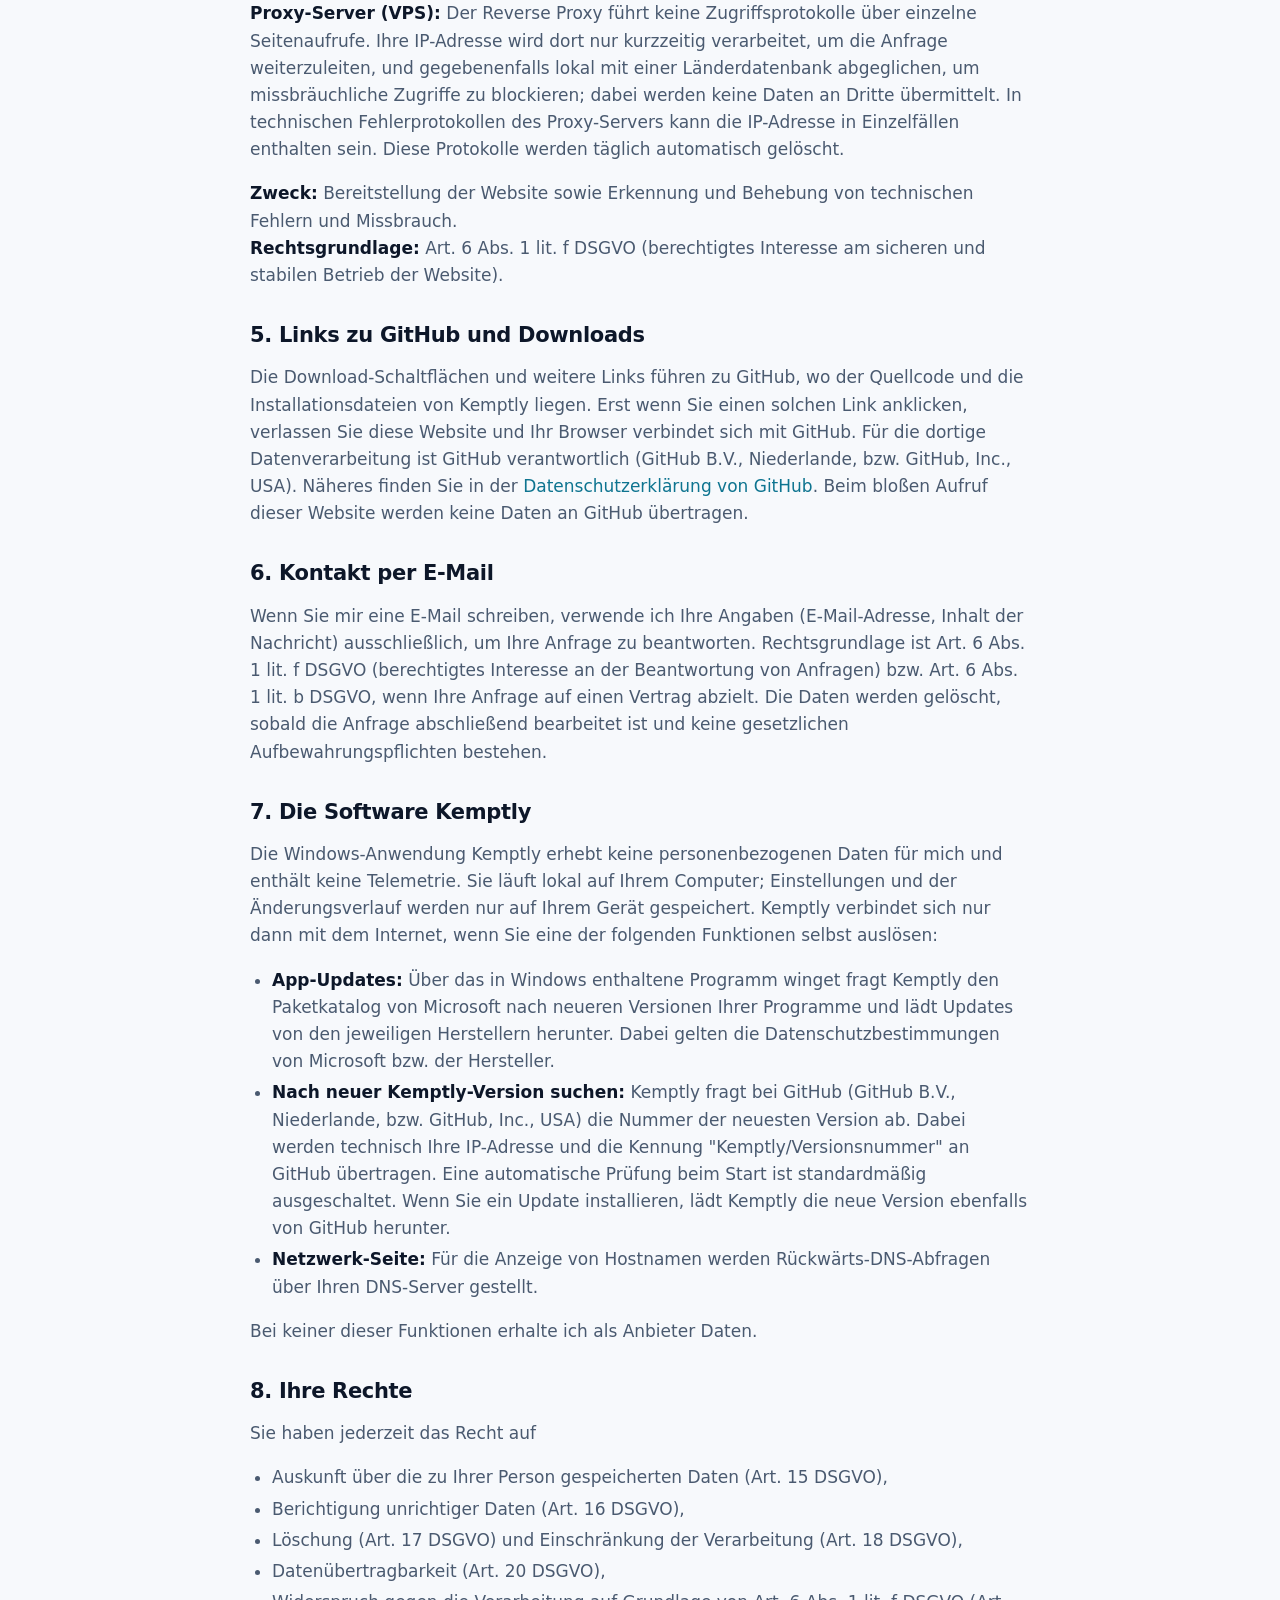
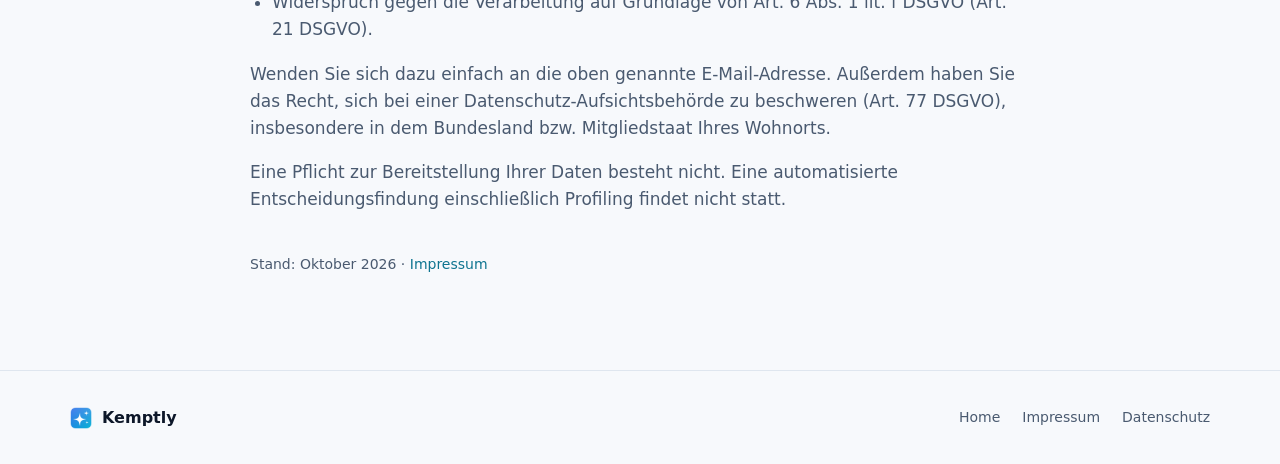
==== commit 2d35174d: "Kemptly 1.3.1: install updates from inside the app - "Check for updates now" and the sidebar update " ====
--- a/website/public/datenschutz.html
+++ b/website/public/datenschutz.html
@@ -116,7 +116,8 @@
         gelten die Datenschutzbestimmungen von Microsoft bzw. der Hersteller.</li>
       <li><strong>Nach neuer Kemptly-Version suchen:</strong> Kemptly fragt bei GitHub (GitHub B.V., Niederlande, bzw.
         GitHub, Inc., USA) die Nummer der neuesten Version ab. Dabei werden technisch Ihre IP-Adresse und die Kennung
-        "Kemptly/Versionsnummer" an GitHub übertragen. Eine automatische Prüfung beim Start ist standardmäßig ausgeschaltet.</li>
+        "Kemptly/Versionsnummer" an GitHub übertragen. Eine automatische Prüfung beim Start ist standardmäßig ausgeschaltet.
+        Wenn Sie ein Update installieren, lädt Kemptly die neue Version ebenfalls von GitHub herunter.</li>
       <li><strong>Netzwerk-Seite:</strong> Für die Anzeige von Hostnamen werden Rückwärts-DNS-Abfragen über Ihren
         DNS-Server gestellt.</li>
     </ul>
